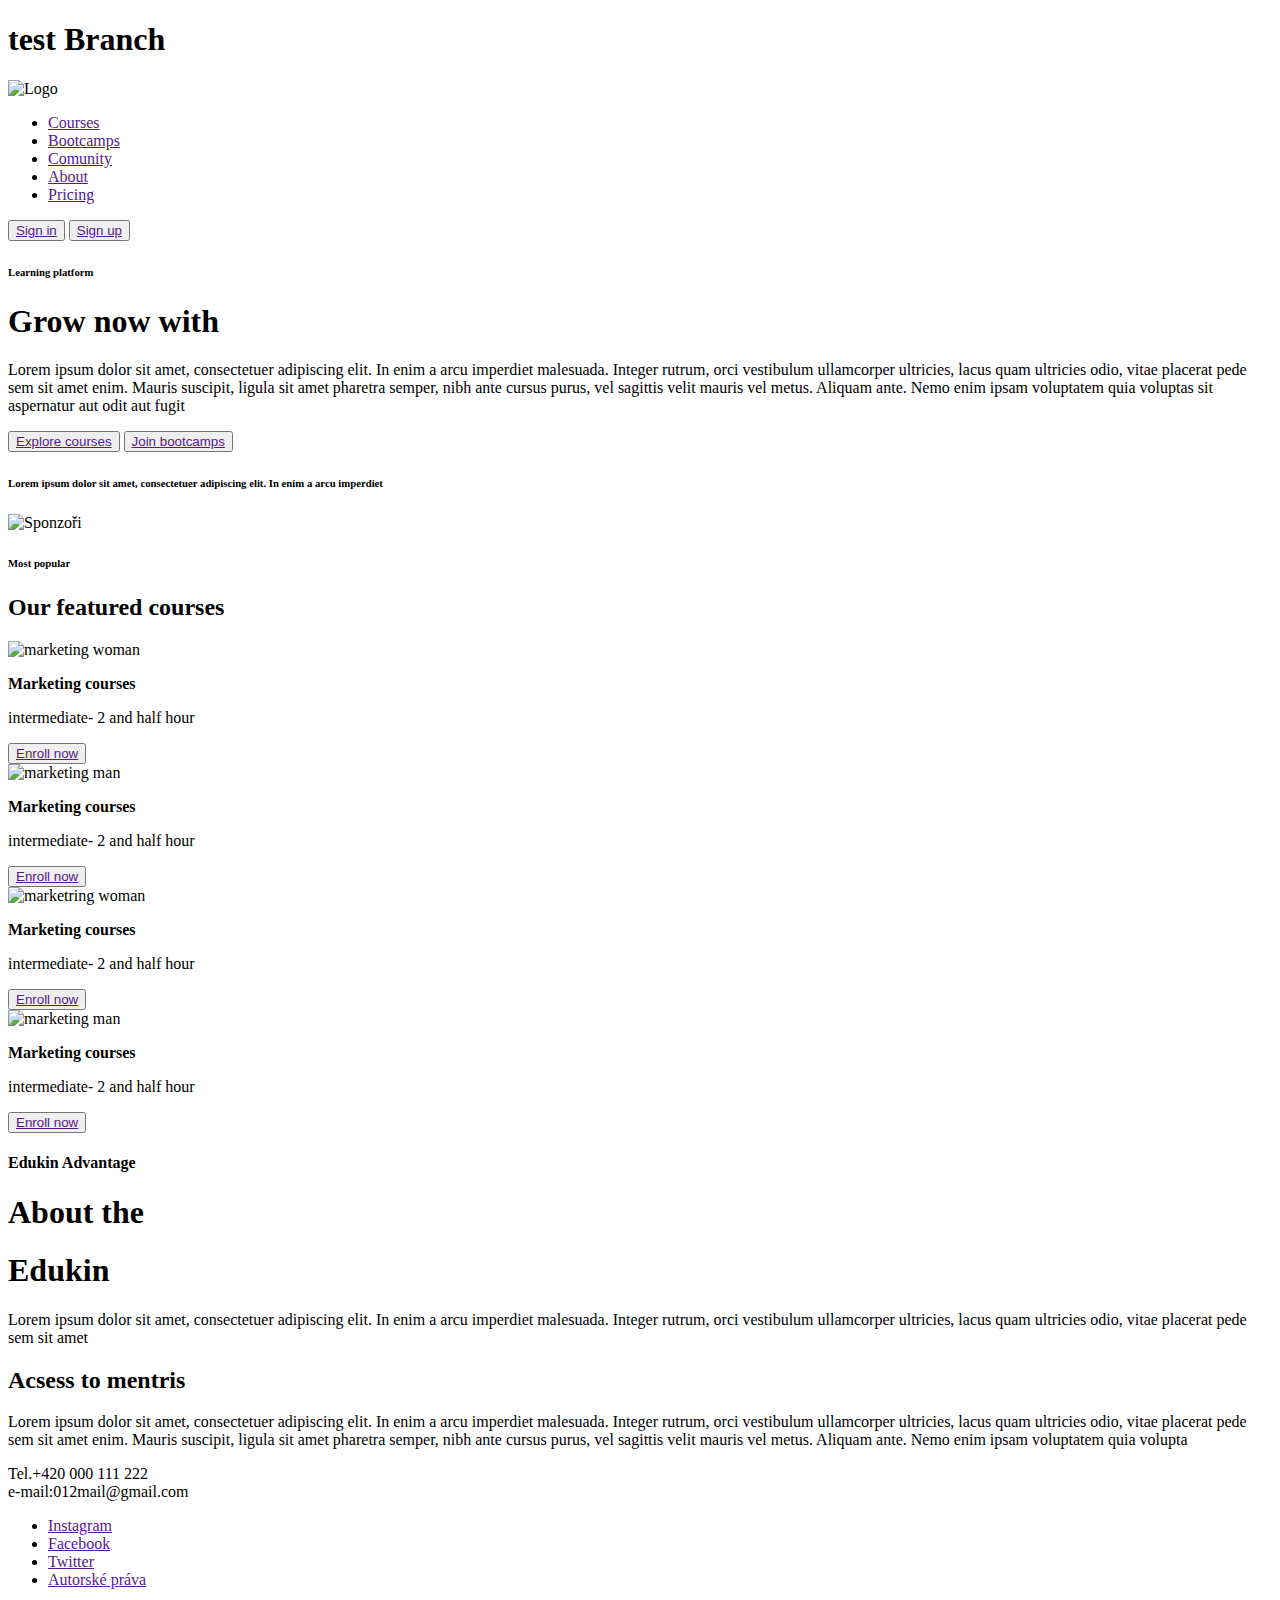
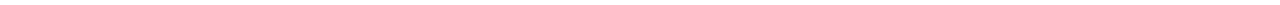
==== index.html @ 761938ed "in half 2 page" ====
<!doctype html>
<html lang="cz">
<head>
    <meta charset="UTF-8">
    <meta name="viewport"
          content="width=device-width, user-scalable=no, initial-scale=1.0, maximum-scale=1.0, minimum-scale=1.0">
    <meta http-equiv="X-UA-Compatible" content="ie=edge">
    <title>Document</title>
    <link rel="stylesheet" href="sheet.css">
</head>
<body>
<h1>test Branch</h1>
<nav>
    <div class="_pict.">
        <img src="Images/Pict.VPA.png" alt="Logo">
    </div>
    <ul>
        <li><a href="">Courses</a></li>
        <li><a href="">Bootcamps</a></li>
        <li><a href="">Comunity</a></li>
        <li><a href="">About</a></li>
        <li><a href="">Pricing</a></li>
    </ul>
    <div class="Button">
        <button><a href="" target="_blank">Sign in</a></button>
        <button><a href="" target="_blank">Sign up</a></button>


    </div>
</nav>

<main>
    <section>
        <h6>Learning platform </h6>
        <h1 id="Orange">Grow now with</h1>
        <p>
            Lorem ipsum dolor sit amet, consectetuer adipiscing elit. In enim a arcu imperdiet malesuada. Integer
            rutrum, orci vestibulum ullamcorper ultricies, lacus quam ultricies odio, vitae placerat pede sem sit amet
            enim. Mauris suscipit, ligula sit amet pharetra semper, nibh ante cursus purus, vel sagittis velit mauris
            vel metus. Aliquam ante. Nemo enim ipsam voluptatem quia voluptas sit aspernatur aut odit aut fugit
        </p>
        <div class="button.2">
            <button><a href="" target="_blank">Explore courses</a></button>
            <button><a href="" target="_blank">Join bootcamps</a></button>
        </div>
        <div>
            <h6>
                Lorem ipsum dolor sit amet, consectetuer adipiscing elit. In enim a arcu imperdiet
            </h6>
        </div>

        <img src="Images/Snímek%20obrazovky%202024-11-01%20133707.png" alt="Sponzoři">

    </section>
    <section>
        <h6>
            Most popular
        </h6>
        <h2>
            Our featured courses
        </h2>
    </section>
    <section class="2.page">
        <article class="board_1">
            <img src="Images/premium_photo-1689551670902-19b441a6afde.jpeg" alt="marketing woman" height="450"
                 width="300"/>
            <p><b>Marketing courses</b></p>
            <p>intermediate- 2 and half hour</p>
            <div class="button_3">
                <button><a href="" target="_parent">Enroll now </a></button>
            </div>
        </article>
        <article class="board_2">
            <img src="Images/premium_photo-1669879825881-6d4e4bde67d5.jpeg" alt="marketing man" height="450"
                 width="300"/>
            <p><b>Marketing courses</b></p>
            <p>intermediate- 2 and half hour</p>
            <div class="button_3">
                <button><a href="" target="_top">Enroll now </a></button>
            </div>
        </article>
        <article class="board_3">
            <img src="Images/istockphoto-1277996375-170667a.jpg" alt="marketring woman" height="450" width="300"/>
            <p><b>Marketing courses</b></p>
            <p>intermediate- 2 and half hour</p>
            <div class="button_3">
                <button><a href="" target="_self">Enroll now </a></button>
            </div>
        </article>
        <article class="board_3">
            <img src="Images/man-feeling-suspicious-face-expression-emotion-hesitating-facial-studio-shot-white-isolated-background-copy-space-90927117.webp"
                 alt="marketing man" height="450" width="300"/>
            <p><b>Marketing courses</b></p>
            <p>intermediate- 2 and half hour</p>
            <div class="button_3">
                <button><a href="" target="_blank">Enroll now </a></button>
            </div>
        </article>
    </section>
    <section class="3.page">
        <h4>
            Edukin Advantage
        </h4>
        <h1 id="black word">
            About the
        </h1>
        <h1 id="orange word">
            Edukin
        </h1>
        <p>
            Lorem ipsum dolor sit amet, consectetuer adipiscing elit. In enim a arcu imperdiet malesuada. Integer
            rutrum, orci vestibulum ullamcorper ultricies, lacus quam ultricies odio, vitae placerat pede sem sit amet
        </p>
        <h2>
            Acsess to mentris
        </h2>
        <p>
            Lorem ipsum dolor sit amet, consectetuer adipiscing elit. In enim a arcu imperdiet malesuada. Integer
            rutrum, orci vestibulum ullamcorper ultricies, lacus quam ultricies odio, vitae placerat pede sem sit amet
            enim. Mauris suscipit, ligula sit amet pharetra semper, nibh ante cursus purus, vel sagittis velit mauris
            vel metus. Aliquam ante. Nemo enim ipsam voluptatem quia volupta
        </p>
    </section>
</main>
</body>
<footer>
    <section class="paticka">
        <p>
            Tel.+420 000 111 222 <br> e-mail:012mail@gmail.com <br>

        </p>
        <ul>
            <li><a href="" target="_blank">Instagram</a></li>
            <li><a href="" target="_blank">Facebook</a></li>
            <li><a href="" target="_blank">Twitter</a></li>
            <li><a href="" target="_blank">Autorské práva</a></li>
        </ul>
    </section>
</footer>
</html>
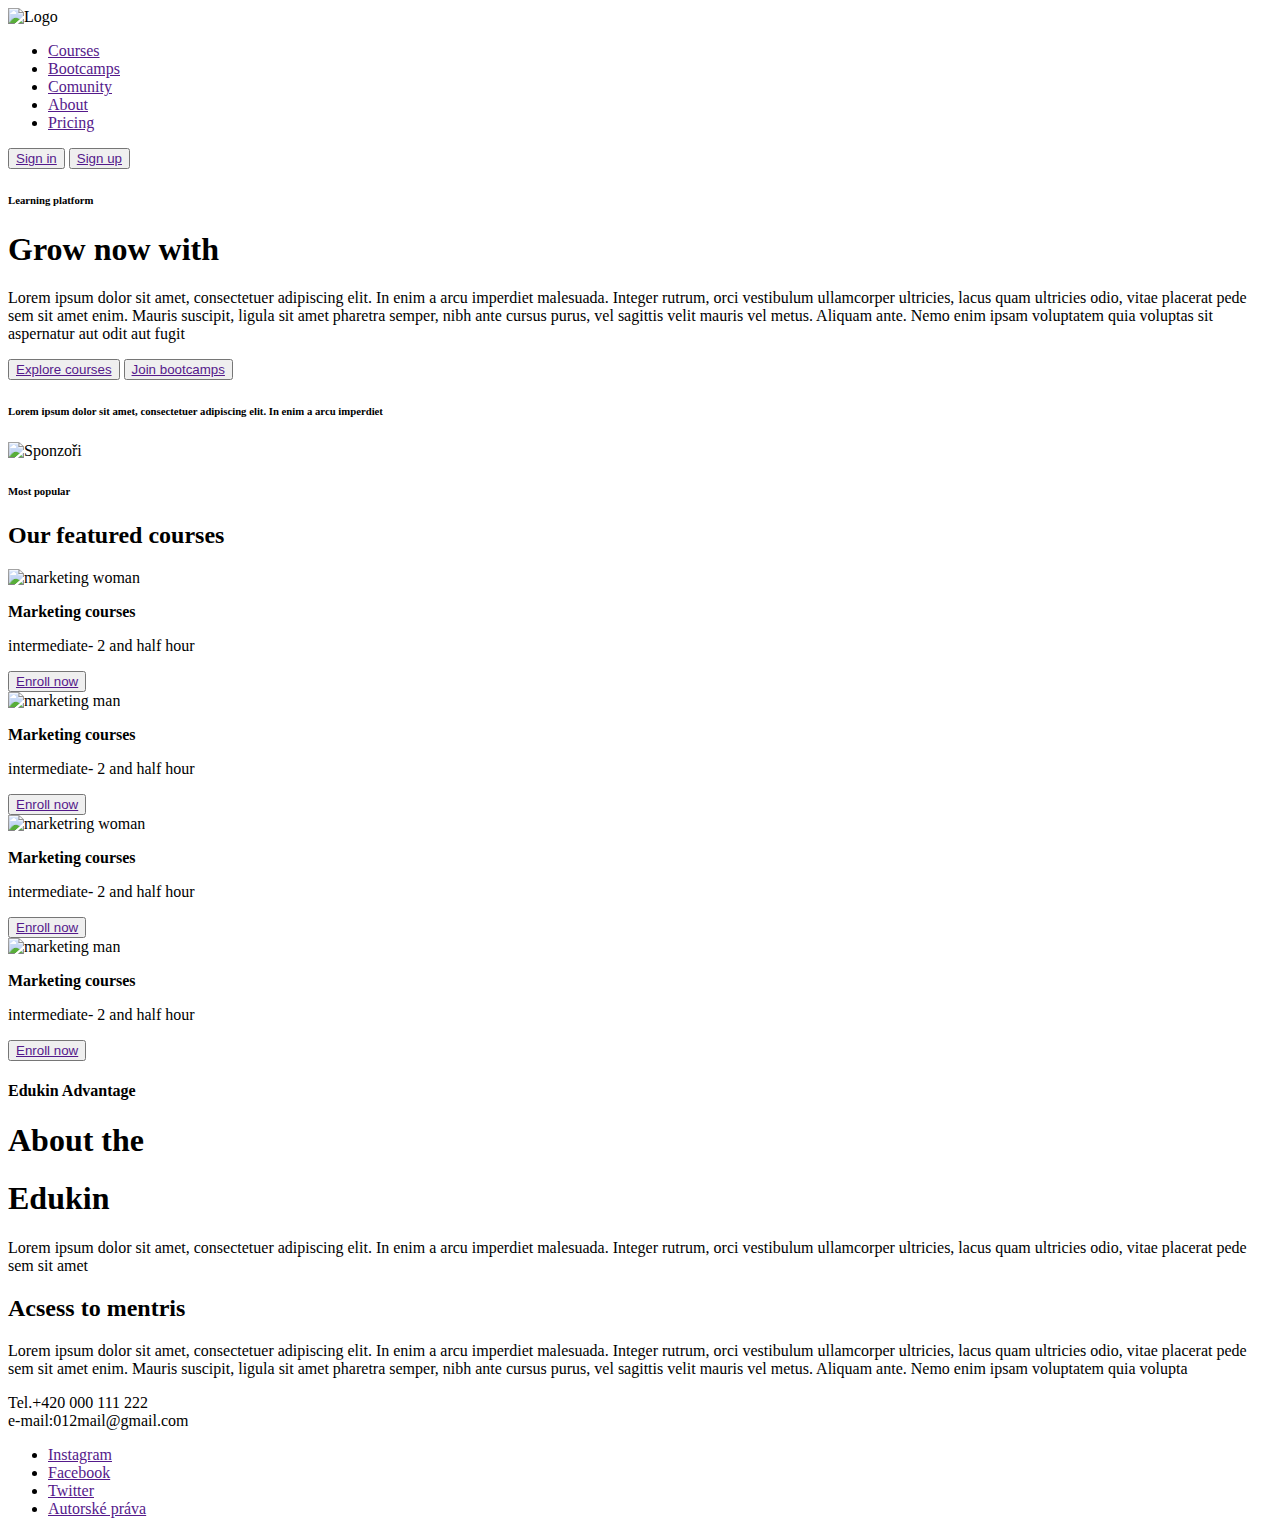
==== commit 8244d89c: "in half 2 page" ====
--- a/index.html
+++ b/index.html
@@ -9,7 +9,6 @@
     <link rel="stylesheet" href="sheet.css">
 </head>
 <body>
-<h1>test Branch</h1>
 <nav>
     <div class="_pict.">
         <img src="Images/Pict.VPA.png" alt="Logo">
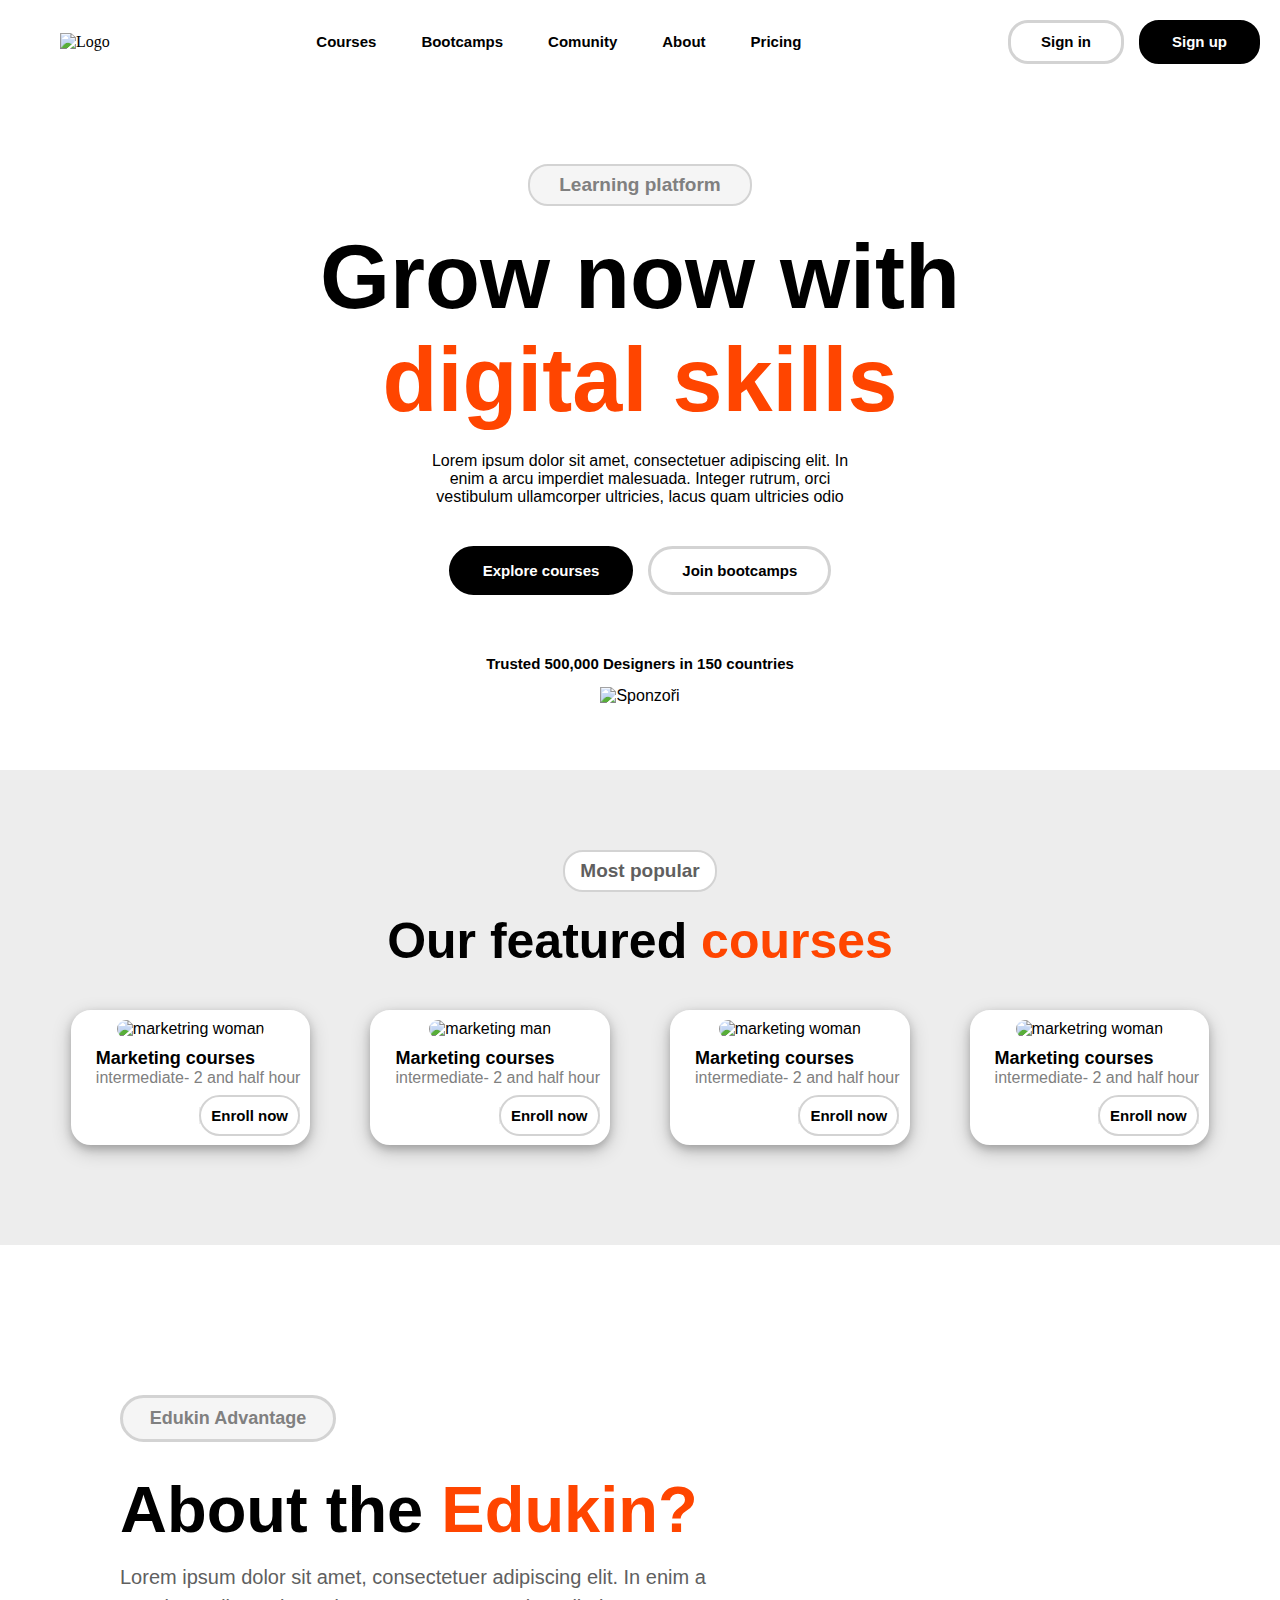
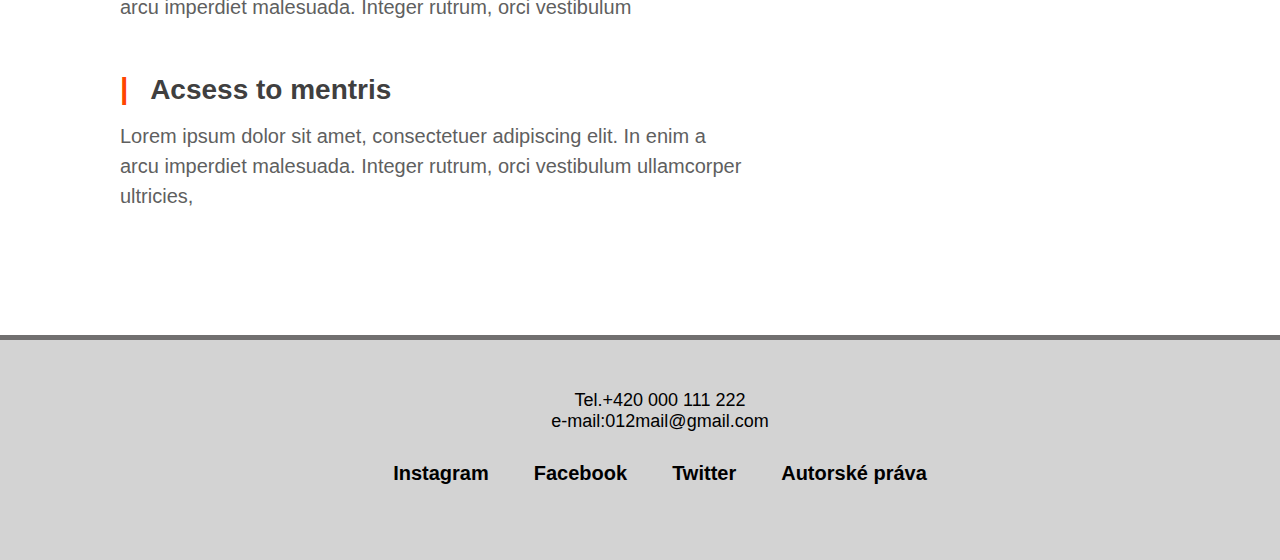
==== commit 53eea1c8: "the work is finished" ====
--- a/index.html
+++ b/index.html
@@ -10,7 +10,7 @@
 </head>
 <body>
 <nav>
-    <div class="_pict.">
+    <div class="_pict">
         <img src="Images/Pict.VPA.png" alt="Logo">
     </div>
     <ul>
@@ -21,104 +21,100 @@
         <li><a href="">Pricing</a></li>
     </ul>
     <div class="Button">
-        <button><a href="" target="_blank">Sign in</a></button>
-        <button><a href="" target="_blank">Sign up</a></button>
-
-
+        <button class="first_button"><a href="" target="_blank">Sign in</a></button>
+        <button class="second_button"><a href="" target="_blank">Sign up</a></button>
     </div>
 </nav>
 
 <main>
-    <section>
-        <h6>Learning platform </h6>
-        <h1 id="Orange">Grow now with</h1>
+    <section class="first_page">
+        <div id="h6_div">
+            <h6 id="first_h6">Learning platform </h6>
+        </div>
+        <h1 id="Black_h1">Grow now with</h1>
+        <h1 id="Orange_h1">digital skills</h1>
         <p>
             Lorem ipsum dolor sit amet, consectetuer adipiscing elit. In enim a arcu imperdiet malesuada. Integer
-            rutrum, orci vestibulum ullamcorper ultricies, lacus quam ultricies odio, vitae placerat pede sem sit amet
-            enim. Mauris suscipit, ligula sit amet pharetra semper, nibh ante cursus purus, vel sagittis velit mauris
-            vel metus. Aliquam ante. Nemo enim ipsam voluptatem quia voluptas sit aspernatur aut odit aut fugit
+            rutrum, orci vestibulum ullamcorper ultricies, lacus quam ultricies odio
         </p>
-        <div class="button.2">
-            <button><a href="" target="_blank">Explore courses</a></button>
-            <button><a href="" target="_blank">Join bootcamps</a></button>
+        <div class="button2">
+            <button class="second_button"><a href="" target="_blank">Explore courses</a></button>
+            <button class="first_button"><a href="" target="_blank">Join bootcamps</a></button>
         </div>
         <div>
-            <h6>
-                Lorem ipsum dolor sit amet, consectetuer adipiscing elit. In enim a arcu imperdiet
+            <h6 id="second_h6">
+                Trusted 500,000 Designers in 150 countries
             </h6>
         </div>
-
-        <img src="Images/Snímek%20obrazovky%202024-11-01%20133707.png" alt="Sponzoři">
+        <div id="sponzor_panel">
+            <img src="Images/Snímek%20obrazovky%202024-11-01%20133707.png" alt="Sponzoři">
+        </div>
 
     </section>
-    <section>
-        <h6>
-            Most popular
-        </h6>
-        <h2>
-            Our featured courses
-        </h2>
+
+    <section class="second_page">
+        <div class="container">
+            <h6 class="centered-box">
+                Most popular
+            </h6>
+            <h2>
+                Our featured <span style="color: orangered">courses</span>
+            </h2>
+        </div>
+        <div class="articles_place">
+            <article class="board">
+                <img src="Images/istockphoto-1277996375-170667a.jpg" alt="marketring woman"/>
+
+                <p><b>Marketing courses</b></p>
+                <p>intermediate- 2 and half hour</p>
+                <div class="button_3">
+                    <button><a href="" target="_parent">Enroll now </a></button>
+                </div>
+            </article>
+            <article class="board">
+                <img src="Images/premium_photo-1669879825881-6d4e4bde67d5.jpeg" alt="marketing man"/>
+                <p><b>Marketing courses</b></p>
+                <p>intermediate- 2 and half hour</p>
+                <div class="button_3">
+                    <button><a href="" target="_top">Enroll now </a></button>
+                </div>
+            </article>
+            <article class="board">
+                <img src="Images/premium_photo-1689551670902-19b441a6afde.jpeg" alt="marketing woman"/>
+                <p><b>Marketing courses</b></p>
+                <p>intermediate- 2 and half hour</p>
+                <div class="button_3">
+                    <button><a href="" target="_self">Enroll now </a></button>
+                </div>
+            </article>
+            <article class="board">
+                <img src="Images/istockphoto-1277996375-170667a.jpg" alt="marketring woman"/>
+                <p><b>Marketing courses</b></p>
+                <p>intermediate- 2 and half hour</p>
+                <div class="button_3">
+                    <button><a href="" target="_blank">Enroll now </a></button>
+                </div>
+            </article>
+        </div>
     </section>
-    <section class="2.page">
-        <article class="board_1">
-            <img src="Images/premium_photo-1689551670902-19b441a6afde.jpeg" alt="marketing woman" height="450"
-                 width="300"/>
-            <p><b>Marketing courses</b></p>
-            <p>intermediate- 2 and half hour</p>
-            <div class="button_3">
-                <button><a href="" target="_parent">Enroll now </a></button>
-            </div>
-        </article>
-        <article class="board_2">
-            <img src="Images/premium_photo-1669879825881-6d4e4bde67d5.jpeg" alt="marketing man" height="450"
-                 width="300"/>
-            <p><b>Marketing courses</b></p>
-            <p>intermediate- 2 and half hour</p>
-            <div class="button_3">
-                <button><a href="" target="_top">Enroll now </a></button>
-            </div>
-        </article>
-        <article class="board_3">
-            <img src="Images/istockphoto-1277996375-170667a.jpg" alt="marketring woman" height="450" width="300"/>
-            <p><b>Marketing courses</b></p>
-            <p>intermediate- 2 and half hour</p>
-            <div class="button_3">
-                <button><a href="" target="_self">Enroll now </a></button>
-            </div>
-        </article>
-        <article class="board_3">
-            <img src="Images/man-feeling-suspicious-face-expression-emotion-hesitating-facial-studio-shot-white-isolated-background-copy-space-90927117.webp"
-                 alt="marketing man" height="450" width="300"/>
-            <p><b>Marketing courses</b></p>
-            <p>intermediate- 2 and half hour</p>
-            <div class="button_3">
-                <button><a href="" target="_blank">Enroll now </a></button>
-            </div>
-        </article>
-    </section>
-    <section class="3.page">
+    <section class="third_page">
         <h4>
             Edukin Advantage
         </h4>
-        <h1 id="black word">
-            About the
+        <h1>
+            About the <span style="color: orangered">Edukin?</span>
         </h1>
-        <h1 id="orange word">
-            Edukin
-        </h1>
+
         <p>
             Lorem ipsum dolor sit amet, consectetuer adipiscing elit. In enim a arcu imperdiet malesuada. Integer
-            rutrum, orci vestibulum ullamcorper ultricies, lacus quam ultricies odio, vitae placerat pede sem sit amet
+            rutrum, orci vestibulum
         </p>
         <h2>
             Acsess to mentris
         </h2>
         <p>
             Lorem ipsum dolor sit amet, consectetuer adipiscing elit. In enim a arcu imperdiet malesuada. Integer
-            rutrum, orci vestibulum ullamcorper ultricies, lacus quam ultricies odio, vitae placerat pede sem sit amet
-            enim. Mauris suscipit, ligula sit amet pharetra semper, nibh ante cursus purus, vel sagittis velit mauris
-            vel metus. Aliquam ante. Nemo enim ipsam voluptatem quia volupta
-        </p>
+            rutrum, orci vestibulum ullamcorper ultricies,
     </section>
 </main>
 </body>
--- a/sheet.css
+++ b/sheet.css
@@ -0,0 +1,316 @@
+* {
+    margin: 0;
+    padding: 0;
+
+}
+
+nav {
+    display: flex;
+    justify-content: space-between;
+    align-items: center;
+    padding: 20px;
+}
+
+ul {
+    display: flex;
+    flex-direction: row;
+    list-style: none;
+    gap: 45px;
+
+    li a {
+        font-size: 15px;
+        font-weight: bold;
+        font-family: poppins, sans-serif;
+        color: black;
+        text-decoration: none;
+    }
+
+}
+
+._pict {
+    display: flex;
+    justify-content: flex-start;
+    margin-left: 40px;
+}
+
+.Button {
+    display: flex;
+    justify-content: flex-end;
+    gap: 15px;
+
+    button {
+        border-radius: 20px;
+        padding: 10px 30px;
+        font-size: 16px;
+
+        a {
+            font-size: 15px;
+            font-weight: bold;
+            font-family: poppins, sans-serif;
+            text-decoration: none;
+        }
+    }
+}
+
+.first_button {
+    color: black;
+    background-color: white;
+    border: solid lightgray;
+
+    a {
+        color: black;
+    }
+}
+
+.second_button {
+    color: white;
+    background-color: black;
+    border: solid black;
+
+    a {
+        color: white;
+    }
+}
+
+#h6_div {
+    display: flex;
+    justify-content: center;
+}
+
+#first_h6 {
+
+    border: solid 2px lightgray;
+    border-radius: 20px;
+    background-color: whitesmoke;
+    color: gray;
+    font-size: 19px;
+    font-family: 'Poppins', sans-serif;
+    padding: 8px 20px;
+    text-align: center;
+    margin-top: 80px;
+    margin-bottom: 20px;
+    min-width: 180px;
+    display: inline-block;
+
+}
+
+#Black_h1 {
+    display: flex;
+    justify-content: center;
+    font-size: 90px;
+    font-family: 'Poppins', sans-serif;
+}
+
+#Orange_h1 {
+    display: flex;
+    justify-content: center;
+    color: orangered;
+    font-size: 90px;
+    font-family: 'Poppins', sans-serif;
+}
+
+.first_page {
+    font-family: 'Poppins', sans-serif;
+}
+
+.first_page > p {
+    width: 35%;
+    margin: 20px auto;
+    text-align: center;
+}
+
+.button2 {
+    display: flex;
+    justify-content: center;
+    gap: 15px;
+    margin: 40px 0 60px 0;
+
+    button {
+        border-radius: 30px;
+        padding: 13px 31px;
+
+        a {
+            font-size: 15px;
+            font-weight: bold;
+            font-family: poppins, sans-serif;
+            text-decoration: none;
+        }
+    }
+}
+
+#second_h6 {
+    margin-bottom: 15px;
+    text-align: center;
+    font-size: 15px;
+}
+
+#sponzor_panel {
+    display: flex;
+    justify-content: center;
+    margin-bottom: 65px;
+}
+
+
+.second_page {
+    background-color: #ededed;
+    font-family: 'Poppins', sans-serif;
+}
+
+.container {
+    text-align: center;
+}
+
+.centered-box {
+    border: solid 2px lightgray;
+    border-radius: 20px;
+    background-color: white;
+    color: rgb(96, 95, 95);
+    font-size: 19px;
+    font-family: 'Poppins', sans-serif;
+    padding: 8px 15px;
+    margin-top: 80px;
+    margin-bottom: 20px;
+    min-width: 100px;
+    display: inline-block;
+}
+
+.container > h2 {
+    font-size: 50px;
+}
+
+.articles_place {
+    display: flex;
+    gap: 60px;
+    margin: 40px auto;
+    justify-content: center;
+
+}
+
+.board {
+    font-family: 'Poppins', sans-serif;
+    text-align: center;
+    border: solid 10px white;
+    border-radius: 20px;
+    padding-bottom: 10px;
+    background-color: white;
+    margin-bottom: 100px;
+    box-shadow: 0 4px 8px 0 rgba(0, 0, 0, 0.2), 0 6px 20px 0 rgba(0, 0, 0,0.2);
+
+    img {
+        width: 30vh;
+        aspect-ratio: 1/1;
+        object-fit: cover;
+        border-radius: 20px;
+        margin-bottom: 10px;
+    }
+
+    .button_3 {
+        button {
+
+            border: none;
+            margin-top: 20px;
+            margin-left: 118px
+        }
+
+        a {
+            font-weight: bold;
+            font-size: 15px;
+            border: solid 2px lightgray;
+            padding: 10px 10px;
+            border-radius: 50px;
+            background-color: white;
+            text-decoration: none;
+            color: black;
+        }
+
+        a:hover {
+            border: solid 2px black;
+            background-color: black;
+            color: white;
+        }
+    }
+
+    p {
+        text-align: left;
+        margin-left: 15px;
+        color: gray;
+
+        b {
+            color: black;
+            font-size: 18px;
+        }
+    }
+
+}
+.board:hover{
+    box-shadow:   0 0 30px;
+}
+.third_page {
+    margin-left: 120px;
+    font-family: 'Poppins', sans-serif;
+    height: 60vh;
+
+    h4 {
+        background-color: whitesmoke;
+        border-radius: 50px;
+        padding: 10px 5px;
+        border: solid lightgray 3px;
+        width: 200px;
+        text-align: center;
+        font-size: 18px;
+        font-weight: bold;
+        color: gray;
+        margin-top: 150px;
+        margin-bottom: 30px;
+    }
+
+    h1 {
+        font-size: 65px;
+        margin-bottom: 15px;
+    }
+
+    h2 {
+        font-size: 28px;
+        color: #403f3f;
+        margin-bottom: 15px;
+        margin-top: 50px;
+    }
+
+    h2::before {
+        margin-right: 15px;
+        content: "|";
+        font-size: 30px;
+        color: orangered;
+    }
+
+    p {
+        color: #605f5f;
+        width: 70vh;
+        font-size: 20px;
+        line-height: 30px;
+    }
+
+}
+
+.paticka {
+    border-top: 5px solid #717070;
+    background-color: lightgray;
+    font-family: 'Poppins', sans-serif;
+    height: 20vh;
+    width: 100%;
+    font-size: 18px;
+    text-align: center;
+    padding: 20px;
+    p{
+        margin: 30px;
+    }
+    ul{
+        display: flex;
+        justify-content: center;
+
+        a{
+            font-size: 20px;
+        }
+    }
+
+}
